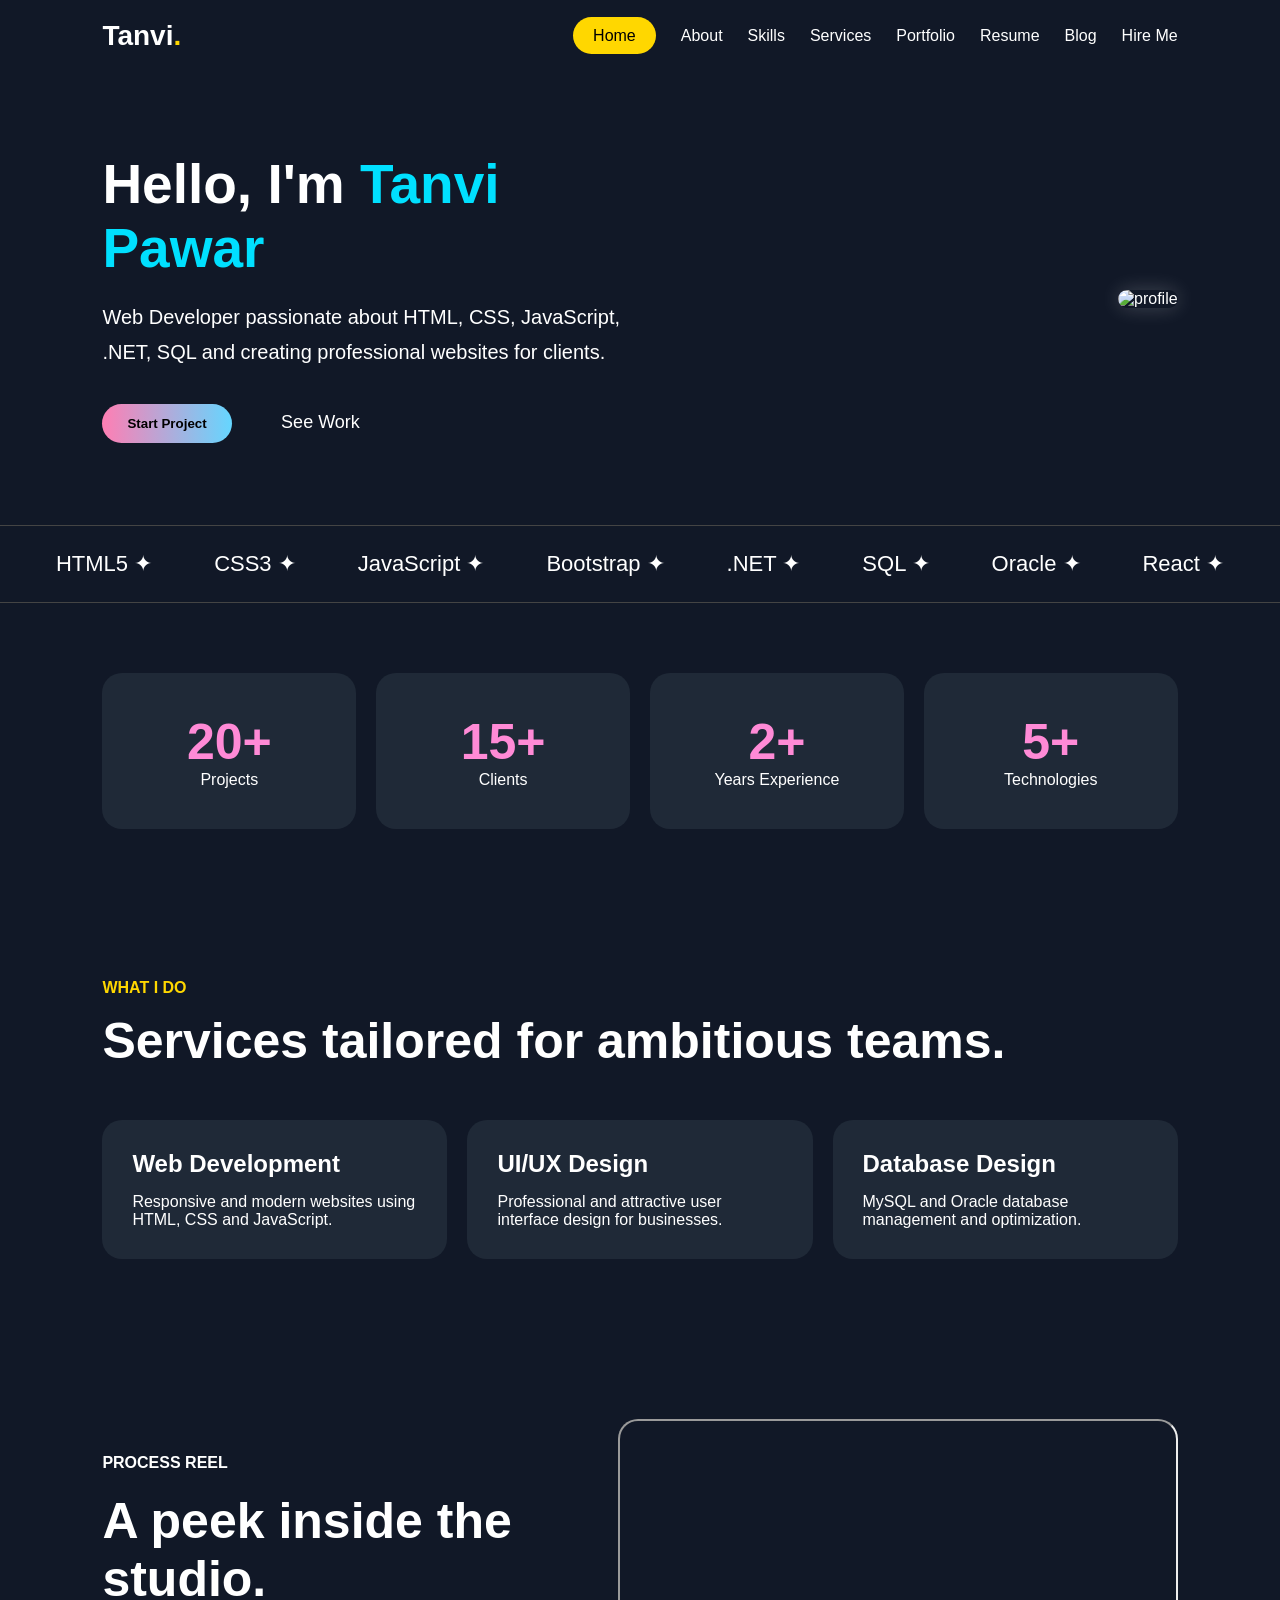
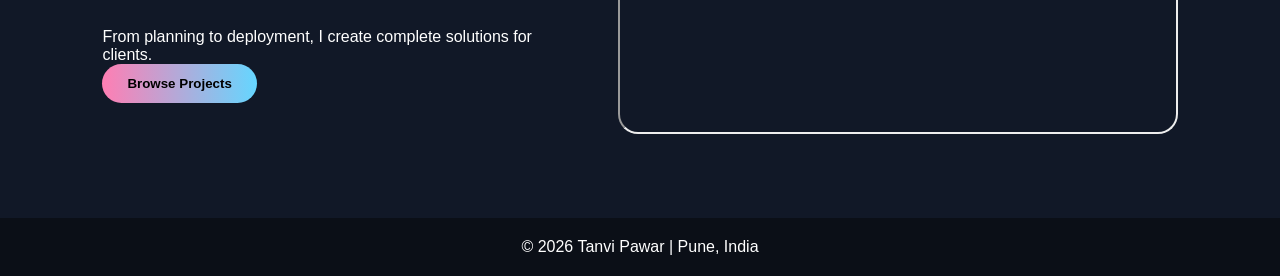
==== index.html @ 3f43f312 "Add files via upload" ====
<!DOCTYPE html>
<html lang="en">
<head>
<meta charset="UTF-8">
<meta name="viewport" content="width=device-width, initial-scale=1.0">

<title>Tanvi Pawar Portfolio</title>

<link rel="stylesheet" href="style.css">
</head>

<body>

<!-- Navbar -->

<header>
    <div class="logo">Tanvi<span>.</span></div>

    <nav>
        <ul>
            <li><a href="#" class="active">Home</a></li>
            <li><a href="about.html">About</a></li>
            <li><a href="skills.html">Skills</a></li>
            <li><a href="services.html">Services</a></li>
            <li><a href="portfolio.html">Portfolio</a></li>
            <li><a href="resume.html">Resume</a></li>
            <li><a href="blog.html">Blog</a></li>
            <li><a href="contact.html">Hire Me</a></li>
        </ul>
    </nav>
</header>

<!-- Hero Section -->

<section class="hero">

<div class="left">

<h1>Hello, I'm <span>Tanvi Pawar</span></h1>

<p>
Web Developer passionate about HTML, CSS,
JavaScript, .NET, SQL and creating
professional websites for clients.
</p>

<div class="buttons">
<button class="btn1">Start Project</button>
<button class="btn2">See Work</button>
</div>

</div>

<div class="right">

<img src="https://images.unsplash.com/photo-1494790108377-be9c29b29330?w=500"
alt="profile">

</div>

</section>

<!-- Skills Marquee -->

<div class="skills-scroll">
<span>HTML5 ✦</span>
<span>CSS3 ✦</span>
<span>JavaScript ✦</span>
<span>Bootstrap ✦</span>
<span>.NET ✦</span>
<span>SQL ✦</span>
<span>Oracle ✦</span>
<span>React ✦</span>
</div>

<!-- Stats -->

<section class="stats">

<div class="card">
<h2>20+</h2>
<p>Projects</p>
</div>

<div class="card">
<h2>15+</h2>
<p>Clients</p>
</div>

<div class="card">
<h2>2+</h2>
<p>Years Experience</p>
</div>

<div class="card">
<h2>5+</h2>
<p>Technologies</p>
</div>

</section>

<!-- Services -->

<section class="services">

<h4>WHAT I DO</h4>

<h1>Services tailored for ambitious teams.</h1>

<div class="service-box">

<div class="service">
<h2>Web Development</h2>
<p>
Responsive and modern websites using
HTML, CSS and JavaScript.
</p>
</div>

<div class="service">
<h2>UI/UX Design</h2>
<p>
Professional and attractive user interface
design for businesses.
</p>
</div>

<div class="service">
<h2>Database Design</h2>
<p>
MySQL and Oracle database management
and optimization.
</p>
</div>

</div>

</section>

<!-- Video Section -->

<section class="video-section">

<div class="video-text">

<h4>PROCESS REEL</h4>

<h1>A peek inside the studio.</h1>

<p>
From planning to deployment,
I create complete solutions for clients.
</p>

<button class="btn1">Browse Projects</button>

</div>

<div class="video-box">

<iframe
width="560"
height="315"
src="https://www.youtube.com/embed/dQw4w9WgXcQ"
title="YouTube video"
allowfullscreen>
</iframe>

</div>

</section>

<!-- Footer -->

<footer>

<p>© 2026 Tanvi Pawar | Pune, India</p>

</footer>

<script src="script.js"></script>

</body>
</html>
---- style.css ----
*{
margin:0;
padding:0;
box-sizing:border-box;
font-family:Arial, sans-serif;
}

body{
background:#111827;
color:white;
}

/* Navbar */

header{
display:flex;
justify-content:space-between;
align-items:center;
padding:20px 8%;
position:sticky;
top:0;
background:#111827;
z-index:100;
}

.logo{
font-size:28px;
font-weight:bold;
}

.logo span{
color:gold;
}

nav ul{
display:flex;
list-style:none;
gap:25px;
}

nav ul li a{
text-decoration:none;
color:white;
font-weight:500;
}

.active{
background:gold;
padding:10px 20px;
border-radius:20px;
color:black;
}

/* Hero */

.hero{
display:flex;
justify-content:space-between;
align-items:center;
padding:80px 8%;
}

.left{
width:50%;
}

.left h1{
font-size:55px;
margin-bottom:20px;
}

.left span{
color:#00e0ff;
}

.left p{
font-size:20px;
line-height:35px;
}

.right img{
width:400px;
border-radius:20px;
box-shadow:0 0 20px rgba(255,255,255,0.2);
}

.buttons{
margin-top:30px;
}

.btn1{
padding:12px 25px;
border:none;
border-radius:30px;
background:linear-gradient(to right,#ff7eb3,#65d6ff);
cursor:pointer;
font-weight:bold;
}

.btn2{
padding:12px 25px;
background:none;
border:none;
color:white;
font-size:18px;
cursor:pointer;
margin-left:20px;
}

/* Skills */

.skills-scroll{
display:flex;
justify-content:space-around;
padding:25px;
font-size:22px;
border-top:1px solid #444;
border-bottom:1px solid #444;
}

/* Stats */

.stats{
display:grid;
grid-template-columns:repeat(4,1fr);
gap:20px;
padding:70px 8%;
}

.card{
background:#1f2937;
padding:40px;
text-align:center;
border-radius:20px;
}

.card h2{
font-size:50px;
color:#ff8ad6;
}

/* Services */

.services{
padding:80px 8%;
}

.services h4{
color:gold;
margin-bottom:15px;
}

.services h1{
font-size:50px;
margin-bottom:50px;
}

.service-box{
display:grid;
grid-template-columns:repeat(3,1fr);
gap:20px;
}

.service{
background:#1f2937;
padding:30px;
border-radius:20px;
}

.service h2{
margin-bottom:15px;
}

/* Video */

.video-section{
display:flex;
justify-content:space-between;
align-items:center;
padding:80px 8%;
gap:50px;
}

.video-text{
width:40%;
}

.video-text h1{
font-size:50px;
margin:20px 0;
}

.video-box iframe{
border-radius:20px;
}

/* Footer */

footer{
text-align:center;
padding:20px;
background:#0b0f17;
}

/* Responsive */

@media(max-width:768px){

.hero,
.video-section{
flex-direction:column;
}

.left,
.video-text{
width:100%;
}

.right img{
width:100%;
}

.stats,
.service-box{
grid-template-columns:1fr;
}

nav ul{
display:none;
}

}
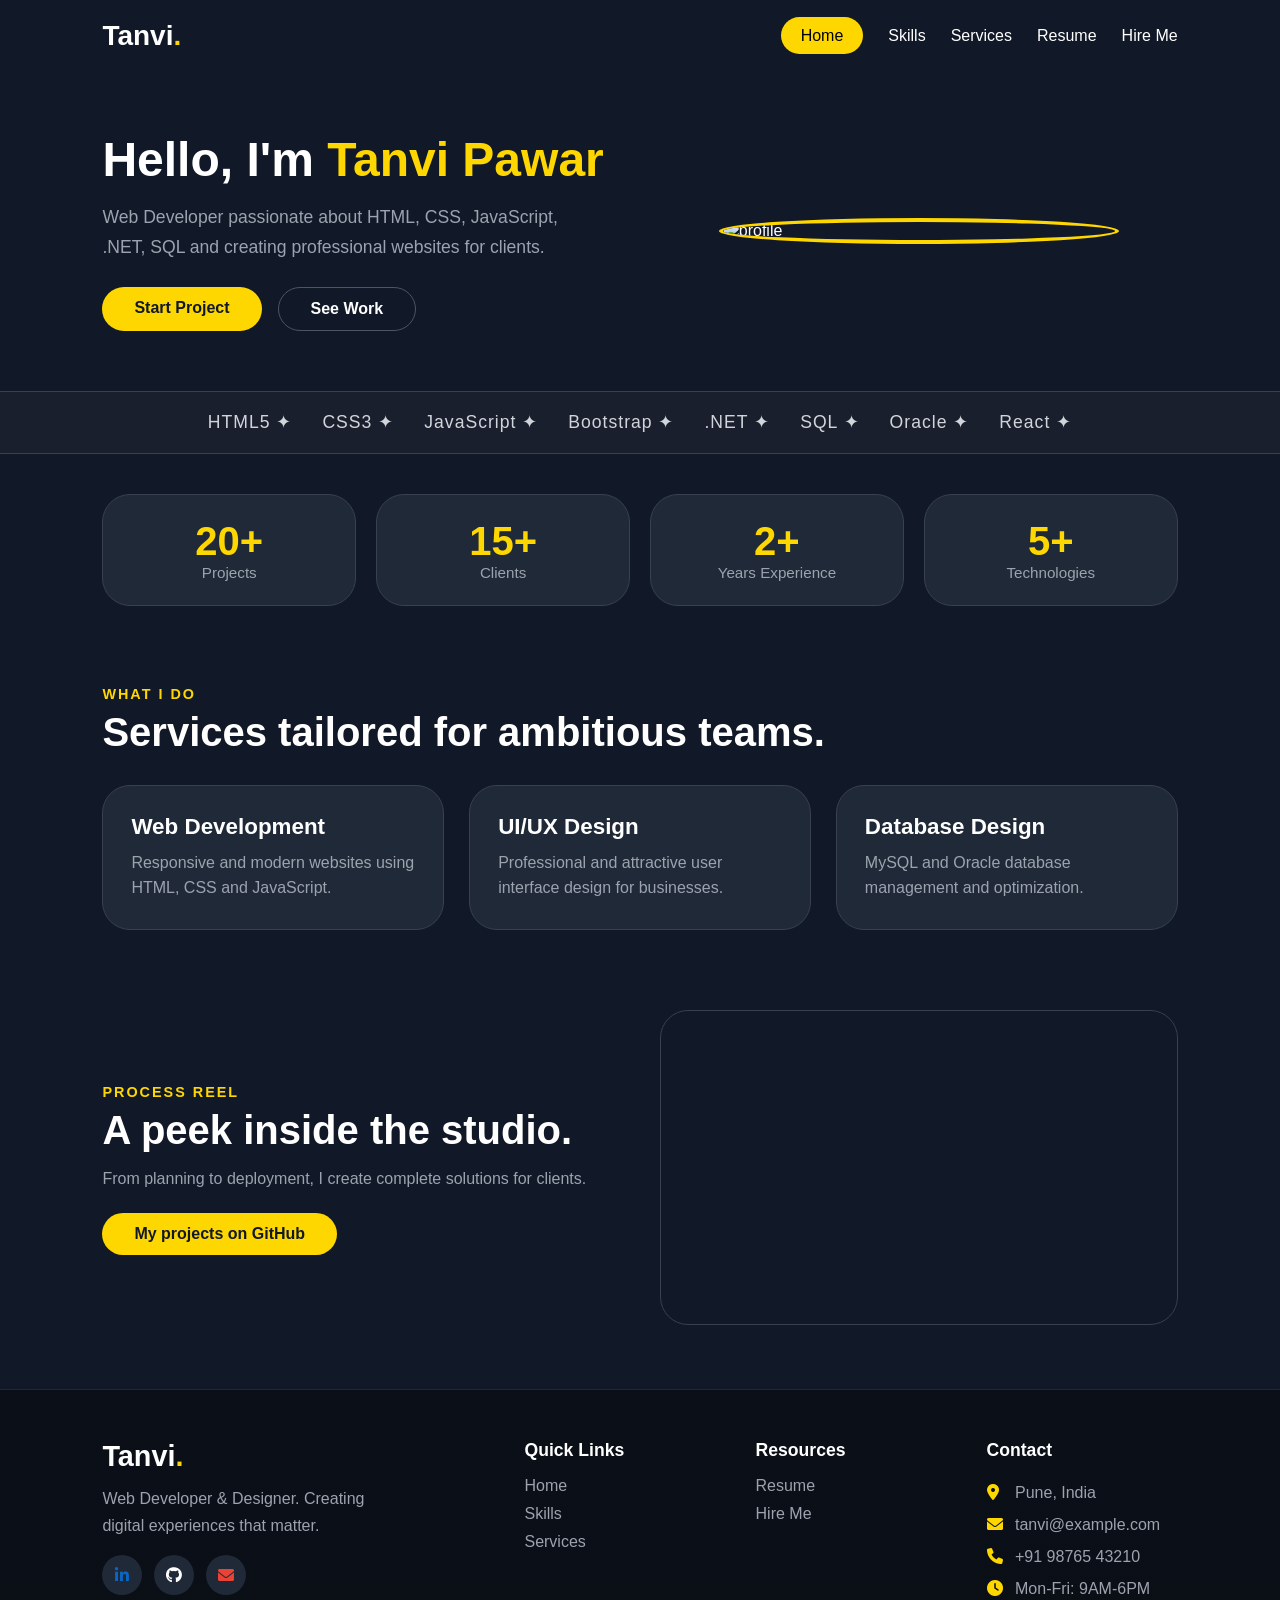
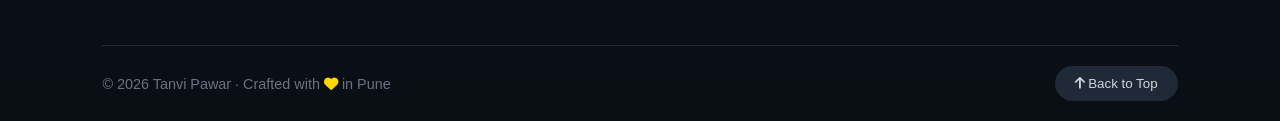
==== commit d34f5ec9: "Add files via upload" ====
--- a/index.html
+++ b/index.html
@@ -3,182 +3,586 @@
 <head>
 <meta charset="UTF-8">
 <meta name="viewport" content="width=device-width, initial-scale=1.0">
-
 <title>Tanvi Pawar Portfolio</title>
-
-<link rel="stylesheet" href="style.css">
+<link rel="stylesheet" href="https://cdnjs.cloudflare.com/ajax/libs/font-awesome/6.0.0-beta3/css/all.min.css" />
+<style>
+* {
+  margin: 0;
+  padding: 0;
+  box-sizing: border-box;
+  font-family: 'Segoe UI', Arial, sans-serif;
+}
+
+body {
+  background: #111827;
+  color: white;
+}
+
+/* Navbar */
+header {
+  display: flex;
+  justify-content: space-between;
+  align-items: center;
+  padding: 20px 8%;
+  position: sticky;
+  top: 0;
+  background: #111827;
+  z-index: 100;
+}
+
+.logo {
+  font-size: 28px;
+  font-weight: bold;
+}
+.logo span {
+  color: gold;
+}
+
+nav ul {
+  display: flex;
+  list-style: none;
+  gap: 25px;
+}
+nav ul li a {
+  text-decoration: none;
+  color: white;
+  font-weight: 500;
+  transition: 0.2s;
+}
+nav ul li a:hover {
+  color: #ffd966;
+}
+.active {
+  background: gold;
+  padding: 10px 20px;
+  border-radius: 20px;
+  color: black !important;
+}
+.active:hover {
+  background: #e6c200 !important;
+  color: black !important;
+}
+
+/* Hero Section */
+.hero {
+  display: flex;
+  align-items: center;
+  justify-content: space-between;
+  padding: 60px 8%;
+  gap: 40px;
+  flex-wrap: wrap;
+}
+
+.hero .left {
+  flex: 1;
+  min-width: 300px;
+}
+.hero .left h1 {
+  font-size: 3rem;
+  font-weight: 700;
+  margin-bottom: 16px;
+}
+.hero .left h1 span {
+  color: gold;
+}
+.hero .left p {
+  color: #9ca3af;
+  font-size: 1.1rem;
+  line-height: 1.7;
+  margin-bottom: 24px;
+  max-width: 500px;
+}
+.buttons {
+  display: flex;
+  gap: 16px;
+  flex-wrap: wrap;
+}
+.btn1, .btn2 {
+  padding: 12px 32px;
+  border-radius: 40px;
+  font-weight: 600;
+  font-size: 1rem;
+  border: none;
+  cursor: pointer;
+  transition: 0.2s;
+  text-decoration: none;
+  display: inline-block;
+}
+.btn1 {
+  background: gold;
+  color: #111827;
+}
+.btn1:hover {
+  background: #e6c200;
+  transform: scale(1.03);
+}
+.btn2 {
+  background: transparent;
+  color: white;
+  border: 1px solid #4b5563;
+}
+.btn2:hover {
+  background: #374151;
+  border-color: gold;
+}
+
+.hero .right {
+  flex: 1;
+  min-width: 280px;
+  display: flex;
+  justify-content: center;
+}
+.hero .right img {
+  width: 100%;
+  max-width: 400px;
+  border-radius: 50%;
+  border: 4px solid gold;
+  object-fit: cover;
+}
+
+/* Skills Scroll */
+.skills-scroll {
+  padding: 20px 8%;
+  display: flex;
+  gap: 30px;
+  flex-wrap: wrap;
+  justify-content: center;
+  border-top: 1px solid #374151;
+  border-bottom: 1px solid #374151;
+  background: #1a1f2e;
+}
+.skills-scroll span {
+  font-size: 1.1rem;
+  color: #d1d5db;
+  letter-spacing: 1px;
+}
+.skills-scroll span:hover {
+  color: gold;
+  cursor: default;
+}
+
+/* Stats */
+.stats {
+  display: grid;
+  grid-template-columns: repeat(auto-fit, minmax(150px, 1fr));
+  gap: 20px;
+  padding: 40px 8%;
+}
+.card {
+  background: #1f2937;
+  border-radius: 28px;
+  padding: 24px;
+  text-align: center;
+  border: 1px solid #374151;
+  transition: 0.3s;
+}
+.card:hover {
+  border-color: gold;
+  transform: translateY(-5px);
+}
+.card h2 {
+  font-size: 2.5rem;
+  font-weight: 700;
+  color: gold;
+}
+.card p {
+  color: #9ca3af;
+  font-size: 0.95rem;
+}
+
+/* Services */
+.services {
+  padding: 40px 8%;
+}
+.services h4 {
+  color: gold;
+  letter-spacing: 2px;
+  font-size: 0.9rem;
+  margin-bottom: 8px;
+}
+.services h1 {
+  font-size: 2.5rem;
+  font-weight: 700;
+  margin-bottom: 30px;
+}
+.service-box {
+  display: grid;
+  grid-template-columns: repeat(auto-fit, minmax(250px, 1fr));
+  gap: 25px;
+}
+.service {
+  background: #1f2937;
+  padding: 28px;
+  border-radius: 28px;
+  border: 1px solid #374151;
+  transition: 0.3s;
+}
+.service:hover {
+  border-color: gold;
+  transform: translateY(-5px);
+}
+.service h2 {
+  font-size: 1.4rem;
+  margin-bottom: 10px;
+}
+.service p {
+  color: #9ca3af;
+  line-height: 1.6;
+}
+
+/* Video Section */
+.video-section {
+  display: flex;
+  flex-wrap: wrap;
+  gap: 40px;
+  padding: 40px 8%;
+  align-items: center;
+}
+.video-text {
+  flex: 1;
+  min-width: 280px;
+}
+.video-text h4 {
+  color: gold;
+  letter-spacing: 2px;
+  font-size: 0.9rem;
+  margin-bottom: 8px;
+}
+.video-text h1 {
+  font-size: 2.5rem;
+  font-weight: 700;
+  margin-bottom: 12px;
+}
+.video-text p {
+  color: #9ca3af;
+  line-height: 1.7;
+  margin-bottom: 20px;
+}
+.video-box {
+  flex: 1;
+  min-width: 300px;
+}
+.video-box iframe {
+  width: 100%;
+  border-radius: 28px;
+  border: 1px solid #374151;
+}
+
+/* NEW UNIQUE FOOTER */
+.footer-new {
+  background: linear-gradient(180deg, #0b0f17 0%, #0a0e15 100%);
+  border-top: 1px solid #1f2937;
+  padding: 50px 8% 20px;
+  margin-top: 20px;
+}
+
+.footer-grid {
+  display: grid;
+  grid-template-columns: 2fr 1fr 1fr 1fr;
+  gap: 40px;
+  margin-bottom: 40px;
+}
+
+.footer-brand h3 {
+  font-size: 1.8rem;
+  font-weight: 700;
+  margin-bottom: 12px;
+}
+.footer-brand h3 span {
+  color: gold;
+}
+.footer-brand p {
+  color: #9ca3af;
+  line-height: 1.7;
+  max-width: 300px;
+}
+.footer-social {
+  display: flex;
+  gap: 12px;
+  margin-top: 16px;
+}
+.footer-social a {
+  display: inline-flex;
+  align-items: center;
+  justify-content: center;
+  width: 40px;
+  height: 40px;
+  border-radius: 50%;
+  background: #1f2937;
+  color: #d1d5db;
+  transition: 0.3s;
+  text-decoration: none;
+}
+.footer-social a:hover {
+  background: gold;
+  color: #111827;
+  transform: translateY(-3px);
+}
+ 
+/* Footer social icons - updated with correct links */
+    .footer-social a .fa-linkedin-in { color: #0a66c2; }
+    .footer-social a .fa-github { color: #fff; }
+    .footer-social a .fa-envelope { color: #ea4335; }
+
+.footer-col h4 {
+  color: white;
+  font-size: 1.1rem;
+  font-weight: 600;
+  margin-bottom: 16px;
+}
+.footer-col ul {
+  list-style: none;
+}
+.footer-col ul li {
+  margin-bottom: 10px;
+}
+.footer-col ul li a {
+  color: #9ca3af;
+  text-decoration: none;
+  transition: 0.3s;
+}
+.footer-col ul li a:hover {
+  color: gold;
+  padding-left: 6px;
+}
+
+.footer-col .contact-info {
+  color: #9ca3af;
+  line-height: 2;
+}
+.footer-col .contact-info i {
+  color: gold;
+  width: 24px;
+}
+
+.footer-bottom {
+  border-top: 1px solid #1f2937;
+  padding-top: 20px;
+  display: flex;
+  justify-content: space-between;
+  align-items: center;
+  flex-wrap: wrap;
+  gap: 12px;
+}
+.footer-bottom p {
+  color: #6b7280;
+  font-size: 0.9rem;
+}
+.footer-bottom .scroll-top {
+  background: #1f2937;
+  color: #d1d5db;
+  border: none;
+  padding: 10px 20px;
+  border-radius: 40px;
+  cursor: pointer;
+  transition: 0.3s;
+}
+.footer-bottom .scroll-top:hover {
+  background: gold;
+  color: #111827;
+}
+
+/* Responsive */
+@media (max-width: 900px) {
+  .footer-grid {
+    grid-template-columns: 1fr 1fr;
+  }
+}
+@media (max-width: 768px) {
+  .hero {
+    flex-direction: column;
+    text-align: center;
+  }
+  .hero .left h1 {
+    font-size: 2.2rem;
+  }
+  .hero .left p {
+    max-width: 100%;
+  }
+  .buttons {
+    justify-content: center;
+  }
+  nav ul {
+    gap: 12px;
+    flex-wrap: wrap;
+  }
+  header {
+    flex-direction: column;
+    align-items: flex-start;
+    gap: 10px;
+  }
+  .video-section {
+    flex-direction: column;
+  }
+  .footer-grid {
+    grid-template-columns: 1fr;
+    gap: 30px;
+  }
+  .footer-bottom {
+    flex-direction: column;
+    text-align: center;
+  }
+}
+</style>
 </head>
-
 <body>
 
 <!-- Navbar -->
-
 <header>
-    <div class="logo">Tanvi<span>.</span></div>
-
-    <nav>
-        <ul>
-            <li><a href="#" class="active">Home</a></li>
-            <li><a href="about.html">About</a></li>
-            <li><a href="skills.html">Skills</a></li>
-            <li><a href="services.html">Services</a></li>
-            <li><a href="portfolio.html">Portfolio</a></li>
-            <li><a href="resume.html">Resume</a></li>
-            <li><a href="blog.html">Blog</a></li>
-            <li><a href="contact.html">Hire Me</a></li>
-        </ul>
-    </nav>
+  <div class="logo">Tanvi<span>.</span></div>
+  <nav>
+    <ul>
+      <li><a href="index.html" class="active">Home</a></li>
+      <li><a href="skills.html">Skills</a></li>
+      <li><a href="services.html">Services</a></li>
+      <li><a href="resume.html">Resume</a></li>
+      <li><a href="contact.html">Hire Me</a></li>
+    </ul>
+  </nav>
 </header>
 
 <!-- Hero Section -->
-
 <section class="hero">
-
-<div class="left">
-
-<h1>Hello, I'm <span>Tanvi Pawar</span></h1>
-
-<p>
-Web Developer passionate about HTML, CSS,
-JavaScript, .NET, SQL and creating
-professional websites for clients.
-</p>
-
-<div class="buttons">
-<button class="btn1">Start Project</button>
-<button class="btn2">See Work</button>
+  <div class="left">
+    <h1>Hello, I'm <span>Tanvi Pawar</span></h1>
+    <p>Web Developer passionate about HTML, CSS, JavaScript, .NET, SQL and creating professional websites for clients.</p>
+    <div class="buttons">
+      <!-- Start Project button - opens contact.html -->
+      <a href="contact.html" class="btn1">Start Project</a>
+      <!-- See Work button - opens resume.html -->
+      <a href="resume.html" class="btn2">See Work</a>
+    </div>
+  </div>
+  <div class="right">
+    <img src="https://images.unsplash.com/photo-1494790108377-be9c29b29330?w=500" alt="profile">
+  </div>
+</section>
+
+<!-- Skills Scroll -->
+<div class="skills-scroll">
+  <span>HTML5 ✦</span>
+  <span>CSS3 ✦</span>
+  <span>JavaScript ✦</span>
+  <span>Bootstrap ✦</span>
+  <span>.NET ✦</span>
+  <span>SQL ✦</span>
+  <span>Oracle ✦</span>
+  <span>React ✦</span>
 </div>
 
-</div>
-
-<div class="right">
-
-<img src="https://images.unsplash.com/photo-1494790108377-be9c29b29330?w=500"
-alt="profile">
-
-</div>
-
+<!-- Stats -->
+<section class="stats">
+  <div class="card"><h2>20+</h2><p>Projects</p></div>
+  <div class="card"><h2>15+</h2><p>Clients</p></div>
+  <div class="card"><h2>2+</h2><p>Years Experience</p></div>
+  <div class="card"><h2>5+</h2><p>Technologies</p></div>
 </section>
 
-<!-- Skills Marquee -->
-
-<div class="skills-scroll">
-<span>HTML5 ✦</span>
-<span>CSS3 ✦</span>
-<span>JavaScript ✦</span>
-<span>Bootstrap ✦</span>
-<span>.NET ✦</span>
-<span>SQL ✦</span>
-<span>Oracle ✦</span>
-<span>React ✦</span>
-</div>
-
-<!-- Stats -->
-
-<section class="stats">
-
-<div class="card">
-<h2>20+</h2>
-<p>Projects</p>
-</div>
-
-<div class="card">
-<h2>15+</h2>
-<p>Clients</p>
-</div>
-
-<div class="card">
-<h2>2+</h2>
-<p>Years Experience</p>
-</div>
-
-<div class="card">
-<h2>5+</h2>
-<p>Technologies</p>
-</div>
-
+<!-- Services -->
+<section class="services">
+  <h4>WHAT I DO</h4>
+  <h1>Services tailored for ambitious teams.</h1>
+  <div class="service-box">
+    <div class="service">
+      <h2>Web Development</h2>
+      <p>Responsive and modern websites using HTML, CSS and JavaScript.</p>
+    </div>
+    <div class="service">
+      <h2>UI/UX Design</h2>
+      <p>Professional and attractive user interface design for businesses.</p>
+    </div>
+    <div class="service">
+      <h2>Database Design</h2>
+      <p>MySQL and Oracle database management and optimization.</p>
+    </div>
+  </div>
 </section>
 
-<!-- Services -->
-
-<section class="services">
-
-<h4>WHAT I DO</h4>
-
-<h1>Services tailored for ambitious teams.</h1>
-
-<div class="service-box">
-
-<div class="service">
-<h2>Web Development</h2>
-<p>
-Responsive and modern websites using
-HTML, CSS and JavaScript.
-</p>
-</div>
-
-<div class="service">
-<h2>UI/UX Design</h2>
-<p>
-Professional and attractive user interface
-design for businesses.
-</p>
-</div>
-
-<div class="service">
-<h2>Database Design</h2>
-<p>
-MySQL and Oracle database management
-and optimization.
-</p>
-</div>
-
-</div>
-
+<!-- Video Section -->
+<section class="video-section">
+  <div class="video-text">
+    <h4>PROCESS REEL</h4>
+    <h1>A peek inside the studio.</h1>
+    <p>From planning to deployment, I create complete solutions for clients.</p>
+    <!-- GitHub button with link -->
+    <a href="https://github.com/tanavipawar11/ti-o" target="_blank">
+      <button class="btn1">My projects on GitHub</button>
+    </a>
+  </div>
+  <div class="video-box">
+    <!-- Fixed YouTube video link - Using a working public video -->
+    <iframe 
+      width="560" 
+      height="315" 
+      src="https://www.youtube.com/embed/oFnIe-RpkE4?si=1rxQAg-pMyYcX-3d"
+      title="YouTube video player" 
+      frameborder="0" 
+      allow="accelerometer; autoplay; clipboard-write; encrypted-media; gyroscope; picture-in-picture; web-share" 
+      referrerpolicy="strict-origin-when-cross-origin" 
+      allowfullscreen>
+    </iframe>
+  </div>
 </section>
 
-<!-- Video Section -->
-
-<section class="video-section">
-
-<div class="video-text">
-
-<h4>PROCESS REEL</h4>
-
-<h1>A peek inside the studio.</h1>
-
-<p>
-From planning to deployment,
-I create complete solutions for clients.
-</p>
-
-<button class="btn1">Browse Projects</button>
-
-</div>
-
-<div class="video-box">
-
-<iframe
-width="560"
-height="315"
-src="https://www.youtube.com/embed/dQw4w9WgXcQ"
-title="YouTube video"
-allowfullscreen>
-</iframe>
-
-</div>
-
-</section>
-
-<!-- Footer -->
-
-<footer>
-
-<p>© 2026 Tanvi Pawar | Pune, India</p>
-
+<!-- NEW UNIQUE FOOTER -->
+<footer class="footer-new">
+  <div class="footer-grid">
+    <div class="footer-brand">
+      <h3>Tanvi<span>.</span></h3>
+      <p>Web Developer &amp; Designer. Creating digital experiences that matter.</p>
+      <div class="footer-social">
+        <!-- LinkedIn - opens LinkedIn profile -->
+        <a href="https://www.linkedin.com/in/tanvi-pawar-0872b03a2?utm_source=share_via&utm_content=profile&utm_medium=member_android" target="_blank" title="LinkedIn">
+          <i class="fab fa-linkedin-in"></i>
+        </a>
+        <!-- GitHub - opens GitHub profile -->
+        <a href="https://github.com/tanavipawar11/ti-o" target="_blank" title="GitHub">
+          <i class="fab fa-github"></i>
+        </a>
+        <!-- Gmail - opens Gmail inbox -->
+        <a href="https://mail.google.com/mail/u/0/#inbox" target="_blank" title="Gmail">
+          <i class="fas fa-envelope"></i>
+        </a>
+      </div>
+    </div>
+    <div class="footer-col">
+      <h4>Quick Links</h4>
+      <ul>
+        <li><a href="index.html">Home</a></li>
+        <li><a href="skills.html">Skills</a></li>
+        <li><a href="services.html">Services</a></li>
+      </ul>
+    </div>
+    <div class="footer-col">
+      <h4>Resources</h4>
+      <ul>
+        <li><a href="resume.html">Resume</a></li>
+        <li><a href="contact.html">Hire Me</a></li>
+      </ul>
+    </div>
+    <div class="footer-col">
+      <h4>Contact</h4>
+      <div class="contact-info">
+        <div><i class="fas fa-map-marker-alt"></i> Pune, India</div>
+        <div><i class="fas fa-envelope"></i> tanvi@example.com</div>
+        <div><i class="fas fa-phone"></i> +91 98765 43210</div>
+        <div><i class="fas fa-clock"></i> Mon-Fri: 9AM-6PM</div>
+      </div>
+    </div>
+  </div>
+  <div class="footer-bottom">
+    <p>© 2026 Tanvi Pawar · Crafted with <i class="fas fa-heart" style="color: gold;"></i> in Pune</p>
+    <button class="scroll-top" onclick="window.scrollTo({top:0,behavior:'smooth'})">
+      <i class="fas fa-arrow-up"></i> Back to Top
+    </button>
+  </div>
 </footer>
 
-<script src="script.js"></script>
+<script>
+  (function() {
+    console.log('✧ Tanvi · Home page loaded ✧');
+  })();
+</script>
 
 </body>
 </html>
